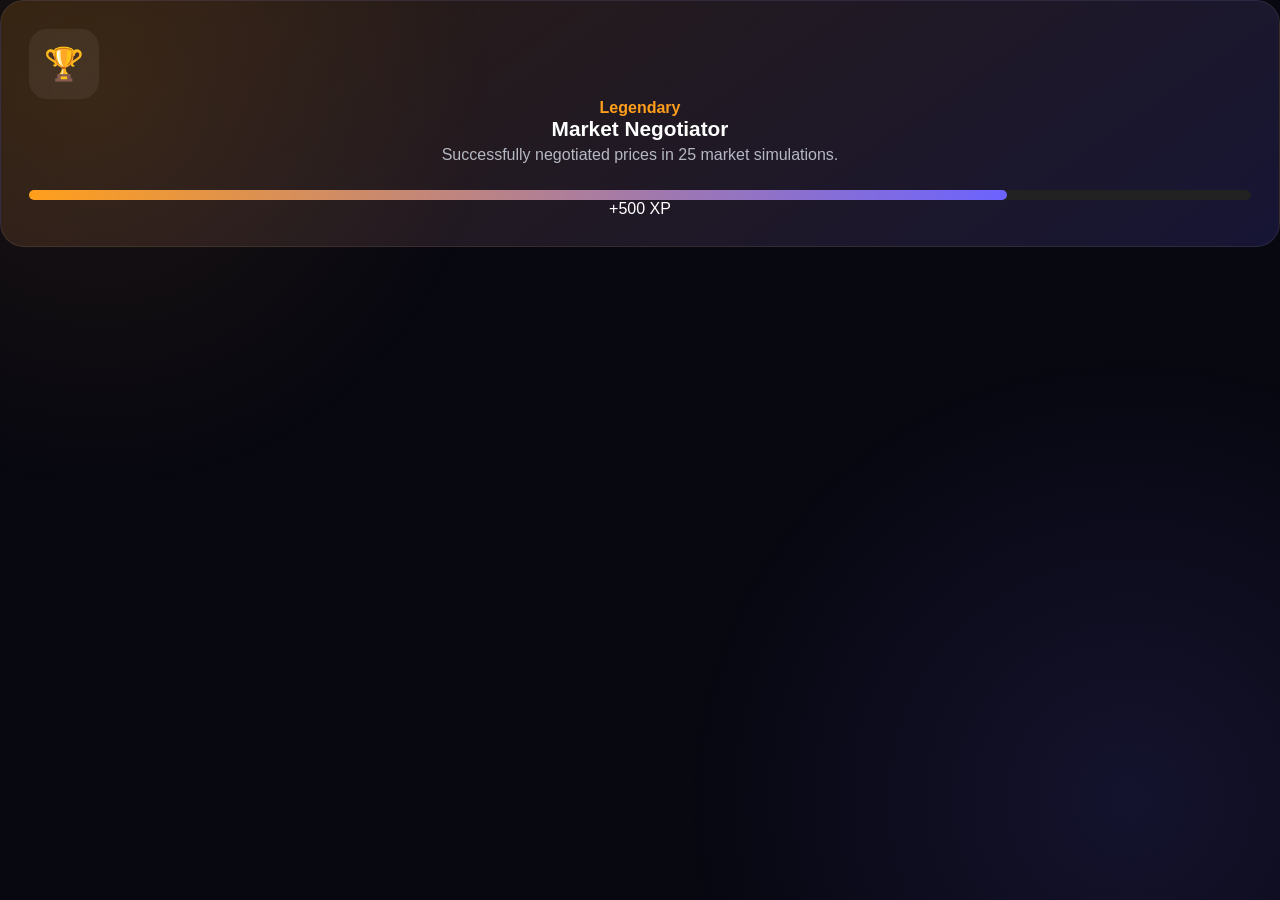
==== pages/achievements.html @ 4523cd5f "Initial commit" ====
<!DOCTYPE html>
<html lang="en">

<head>

<meta charset="UTF-8">
<meta name="viewport" content="width=device-width, initial-scale=1.0">

<title>Achievements</title>

<link rel="stylesheet" href="../css/style.css">
<link rel="stylesheet" href="../css/animations.css">
<link rel="stylesheet" href="../css/responsive.css">

</head>

<body><div class="achievement-card legendary">

    <div class="achievement-top">

        <div class="achievement-icon">
            🏆
        </div>

        <span class="rarity">
            Legendary
        </span>

    </div>

    <h3>Market Negotiator</h3>

    <p>
        Successfully negotiated prices in
        25 market simulations.
    </p>

    <div class="achievement-progress">

        <div class="progress-fill"></div>

    </div>

    <span class="xp">
        +500 XP
    </span>

</div>
---- css/style.css ----
/* ==========================================
   LTC DESIGN SYSTEM
========================================== */

:root{

    --bg:#080811;
    --surface:#11111c;
    --surface-2:#181825;

    --saffron:#ff9f1c;
    --saffron-light:#ffbf69;

    --indigo:#6c63ff;
    --indigo-light:#9089ff;

    --text:#ffffff;
    --text-soft:#b6b8c4;

    --success:#18d26e;

    --glass:rgba(255,255,255,.06);
    --glass-border:rgba(255,255,255,.12);

    --shadow:
    0 10px 30px rgba(0,0,0,.3);

    --radius-sm:12px;
    --radius-md:20px;
    --radius-lg:32px;

    --container:1300px;

    --transition:.35s ease;

}

/* ==========================================
   RESET
========================================== */

*{
    margin:0;
    padding:0;
    box-sizing:border-box;
}

html{
    scroll-behavior:smooth;
}

body{

    background:var(--bg);
    color:var(--text);

    font-family:
    'Inter',
    sans-serif;

    overflow-x:hidden;
    position:relative;
}

/* ==========================================
   NOISE TEXTURE
========================================== */

.noise{

    position:fixed;

    inset:0;

    pointer-events:none;

    opacity:.05;

    background-image:
    url("https://www.transparenttextures.com/patterns/noise-pattern-with-subtle-cross-lines.png");

    z-index:9999;
}

/* ==========================================
   CONTAINER
========================================== */

section{

    width:100%;

    padding:
    120px 8%;
}

.container{

    max-width:var(--container);
    margin:auto;
}

/* ==========================================
   CURSOR GLOW
========================================== */

.cursor-glow{

    width:350px;
    height:350px;

    border-radius:50%;

    background:
    radial-gradient(
    circle,
    rgba(255,159,28,.18),
    transparent 70%
    );

    position:fixed;

    pointer-events:none;

    left:0;
    top:0;

    transform:
    translate(-50%,-50%);

    z-index:0;
}

/* ==========================================
   TYPOGRAPHY
========================================== */

h1{

    font-size:
    clamp(3rem,8vw,6rem);

    line-height:1.05;

    font-weight:800;
}

h2{

    font-size:
    clamp(2rem,5vw,4rem);

    text-align:center;

    margin-bottom:25px;
}

h3{

    font-size:1.3rem;
    font-weight:700;
}

p{

    color:var(--text-soft);

    line-height:1.8;
}

/* ==========================================
   BUTTONS
========================================== */

button{

    border:none;
    outline:none;

    cursor:pointer;

    transition:
    var(--transition);
}

.primary-btn{

    background:
    linear-gradient(
    135deg,
    var(--saffron),
    var(--indigo)
    );

    color:white;

    padding:
    16px 30px;

    border-radius:999px;

    font-weight:700;

    box-shadow:
    0 15px 40px rgba(108,99,255,.25);
}

.primary-btn:hover{

    transform:
    translateY(-4px)
    scale(1.03);
}

.secondary-btn{

    background:transparent;

    border:
    1px solid rgba(255,255,255,.15);

    color:white;

    padding:
    16px 30px;

    border-radius:999px;
}

.secondary-btn:hover{

    background:
    rgba(255,255,255,.06);
}

.ghost-btn{

    background:none;
    color:white;
}

/* ==========================================
   NAVBAR
========================================== */

.navbar{

    position:fixed;

    top:20px;
    left:50%;

    transform:
    translateX(-50%);

    width:90%;

    max-width:1300px;

    display:flex;
    align-items:center;
    justify-content:space-between;

    padding:
    18px 28px;

    z-index:1000;

    backdrop-filter:
    blur(20px);

    background:
    rgba(10,10,18,.65);

    border:
    1px solid rgba(255,255,255,.08);

    border-radius:999px;
}

.logo{

    display:flex;
    align-items:center;
    gap:10px;

    font-weight:800;
}

.logo-icon{

    color:var(--saffron);
}

.nav-links{

    list-style:none;

    display:flex;
    gap:35px;
}

.nav-links a{

    text-decoration:none;

    color:white;

    position:relative;
}

.nav-links a::after{

    content:"";

    position:absolute;

    bottom:-6px;
    left:0;

    width:0;
    height:2px;

    background:var(--saffron);

    transition:.3s;
}

.nav-links a:hover::after{

    width:100%;
}

.nav-buttons{

    display:flex;
    gap:15px;
}

.hamburger{

    display:none;

    flex-direction:column;
    gap:5px;
}

.hamburger span{

    width:25px;
    height:2px;

    background:white;
}

/* ==========================================
   HERO
========================================== */

.hero{

    min-height:100vh;

    display:grid;

    grid-template-columns:
    1fr 1fr;

    align-items:center;

    gap:80px;
}

.hero-content{

    z-index:5;
}

.badge{

    display:inline-block;

    margin-bottom:25px;

    padding:
    10px 18px;

    border-radius:999px;

    background:
    rgba(255,159,28,.12);

    border:
    1px solid rgba(255,159,28,.3);

    color:var(--saffron);
}

.hero h1 span{

    background:
    linear-gradient(
    135deg,
    var(--saffron),
    var(--indigo-light)
    );

    -webkit-background-clip:text;
    color:transparent;
}

.hero p{

    margin:
    25px 0 40px;

    max-width:600px;

    font-size:1.15rem;
}

.hero-buttons{

    display:flex;
    gap:20px;
}

/* ==========================================
   HERO VISUAL
========================================== */

.hero-visual{

    position:relative;

    height:650px;
}

.hero-orb{

    width:450px;
    height:450px;

    border-radius:50%;

    background:
    radial-gradient(
    circle,
    rgba(108,99,255,.5),
    transparent 70%
    );

    position:absolute;

    left:50%;
    top:50%;

    transform:
    translate(-50%,-50%);
}

.floating-card{

    position:absolute;

    background:
    rgba(255,255,255,.05);

    backdrop-filter:
    blur(20px);

    border:
    1px solid rgba(255,255,255,.08);

    border-radius:24px;

    padding:
    22px;

    width:240px;

    box-shadow:
    var(--shadow);
}

.card1{
    top:80px;
    left:0;
}

.card2{
    right:0;
    top:220px;
}

.card3{
    bottom:50px;
    left:120px;
}

/* ==========================================
   TRUST SECTION
========================================== */

.trusted{

    text-align:center;
}

.marquee{

    margin-top:40px;

    overflow:hidden;
}

.marquee-track{

    display:flex;

    gap:80px;

    white-space:nowrap;

    color:var(--text-soft);

    font-size:1.3rem;
}

/* ==========================================
   FEATURES
========================================== */

.feature-grid{

    display:grid;

    grid-template-columns:
    repeat(3,1fr);

    gap:30px;

    margin-top:60px;
}

.feature-card{

    padding:40px;

    background:
    var(--glass);

    border:
    1px solid var(--glass-border);

    border-radius:28px;

    transition:.35s;
}

.feature-card:hover{

    transform:
    translateY(-10px);

    border-color:
    rgba(255,159,28,.4);
}

/* ==========================================
   MISSIONS
========================================== */

.mission-grid{

    display:grid;

    grid-template-columns:
    repeat(3,1fr);

    gap:30px;

    margin-top:60px;
}

.mission-card{

    padding:35px;

    border-radius:28px;

    background:
    linear-gradient(
    145deg,
    rgba(255,159,28,.08),
    rgba(108,99,255,.08)
    );

    border:
    1px solid rgba(255,255,255,.08);
}

/* ==========================================
   TIMELINE
========================================== */

.timeline-wrapper{

    display:flex;

    justify-content:center;

    gap:30px;

    flex-wrap:wrap;

    margin-top:60px;
}

.timeline-item{

    padding:
    18px 28px;

    border-radius:999px;

    background:
    rgba(255,255,255,.05);

    border:
    1px solid rgba(255,255,255,.08);
}

/* ==========================================
   COMMUNITY
========================================== */

.community{

    text-align:center;
}

.community p{

    max-width:700px;

    margin:
    auto auto 40px;
}

/* ==========================================
   PRICING
========================================== */

.pricing-grid{

    display:grid;

    grid-template-columns:
    repeat(3,1fr);

    gap:30px;

    margin-top:60px;
}

.price-card{

    text-align:center;

    padding:50px 35px;

    border-radius:32px;

    background:
    rgba(255,255,255,.04);

    border:
    1px solid rgba(255,255,255,.08);
}

.price-card h1{

    font-size:4rem;

    margin:20px 0;
}

.price-card button{

    margin-top:25px;

    width:100%;

    padding:16px;

    border-radius:16px;

    background:
    var(--indigo);

    color:white;
}

.featured{

    border:
    2px solid var(--saffron);

    transform:
    scale(1.05);
}

/* ==========================================
   CTA
========================================== */

.final-cta{

    text-align:center;
}

/* ==========================================
   FOOTER
========================================== */

footer{

    padding:80px 8%;

    border-top:
    1px solid rgba(255,255,255,.08);

    text-align:center;
}

.footer-links{

    display:flex;
    justify-content:center;
    gap:25px;

    margin:
    25px 0;
}

.footer-links a{

    text-decoration:none;
    color:var(--text-soft);
}
.active{
    opacity:1 !important;
}

.nav-links a.active{
    color:var(--saffron);
}
/* ==========================================
   AUTH PAGES
========================================== */

.auth-container{

    min-height:100vh;

    display:grid;

    grid-template-columns:
    1fr 1fr;
}

.auth-left{

    position:relative;

    overflow:hidden;

    display:flex;

    justify-content:center;
    align-items:center;

    padding:80px;
}

.auth-brand{

    max-width:500px;

    z-index:5;
}

.auth-brand h1{

    margin-bottom:20px;
}

.auth-orb{

    position:absolute;

    width:500px;
    height:500px;

    border-radius:50%;

    background:
    radial-gradient(
    circle,
    rgba(255,159,28,.35),
    transparent 70%
    );

    animation:
    pulseOrb 8s infinite;
}

.auth-right{

    display:flex;

    justify-content:center;
    align-items:center;

    padding:40px;
}

.auth-card{

    width:100%;

    max-width:500px;

    padding:50px;

    background:
    rgba(255,255,255,.05);

    backdrop-filter:
    blur(20px);

    border:
    1px solid rgba(255,255,255,.08);

    border-radius:32px;
}

.auth-card h2{

    text-align:left;
}

.auth-card p{

    margin-bottom:30px;
}

.auth-card form{

    display:flex;

    flex-direction:column;

    gap:18px;
}

.auth-card input{

    width:100%;

    padding:18px;

    border:none;

    outline:none;

    border-radius:16px;

    background:
    rgba(255,255,255,.06);

    color:white;
}

.auth-card input::placeholder{

    color:#b6b8c4;
}

.auth-card button{

    margin-top:10px;
}

.divider{

    text-align:center;

    margin:30px 0;

    color:#9ca3af;
}

.social-auth{

    display:flex;

    gap:15px;
}

.social-btn{

    flex:1;

    padding:16px;

    border-radius:14px;

    background:
    rgba(255,255,255,.06);

    color:white;

    border:
    1px solid rgba(255,255,255,.08);
}

.auth-footer{

    text-align:center;

    margin-top:30px;
}

.auth-footer a{

    color:var(--saffron);

    text-decoration:none;
}
.otp-inputs{

display:flex;
gap:12px;
margin:30px 0;
}

.otp-inputs input{

width:60px;
height:60px;

text-align:center;

font-size:1.4rem;

border-radius:12px;

background:
rgba(255,255,255,.05);

color:white;

border:none;
}
/* =====================================
   DASHBOARD
===================================== */

.dashboard{

display:grid;
grid-template-columns:280px 1fr;

min-height:100vh;
}

/* SIDEBAR */

.sidebar{

padding:30px;

border-right:
1px solid rgba(255,255,255,.08);

background:
rgba(255,255,255,.02);
}

.sidebar-logo{

margin-bottom:50px;
}

.sidebar nav{

display:flex;
flex-direction:column;
gap:15px;
}

.sidebar nav a{

text-decoration:none;

padding:15px 20px;

border-radius:14px;

color:white;
}

.sidebar nav a:hover,
.active-link{

background:
rgba(255,255,255,.06);
}

/* MAIN */

.dashboard-main{

padding:40px;
}

.topbar{

display:flex;

justify-content:space-between;
align-items:center;

margin-bottom:40px;
}

.profile-chip{

width:50px;
height:50px;

border-radius:50%;

display:flex;
align-items:center;
justify-content:center;

background:
linear-gradient(
135deg,
var(--saffron),
var(--indigo)
);

font-weight:700;
}

/* STATS */

.stats-grid{

display:grid;

grid-template-columns:
repeat(4,1fr);

gap:20px;
}

.stat-card{

padding:25px;

background:
rgba(255,255,255,.04);

border:
1px solid rgba(255,255,255,.08);

border-radius:24px;
}

/* MISSION */

.mission-banner{

display:flex;

justify-content:space-between;
align-items:center;

padding:40px;

border-radius:30px;

background:
linear-gradient(
135deg,
rgba(255,159,28,.15),
rgba(108,99,255,.15)
);
}

.mission-tag{

display:inline-block;

padding:8px 14px;

border-radius:999px;

background:
rgba(255,255,255,.1);

font-size:.8rem;

margin-bottom:15px;
}

/* LANGUAGE */

.language-grid{

display:grid;

grid-template-columns:
repeat(3,1fr);

gap:20px;
}

.language-card{

padding:25px;

border-radius:24px;

background:
rgba(255,255,255,.04);
}

.progress-bar{

height:12px;

background:
rgba(255,255,255,.08);

border-radius:999px;

margin:15px 0;
}

.progress-bar div{

height:100%;

border-radius:999px;

background:
linear-gradient(
90deg,
var(--saffron),
var(--indigo)
);
}

/* CHAOS */

.chaos-grid{

display:grid;

grid-template-columns:
repeat(3,1fr);

gap:20px;
}

.chaos-card{

padding:30px;

border-radius:24px;

background:
rgba(255,255,255,.04);

border:
1px solid rgba(255,255,255,.08);
}

/* AI TUTOR */

.ai-tutor{

padding:40px;

display:flex;

justify-content:space-between;
align-items:center;

border-radius:30px;

background:
rgba(255,255,255,.05);
}

/* ACHIEVEMENTS */

.achievement-grid{

display:grid;

grid-template-columns:
repeat(4,1fr);

gap:20px;
}

.achievement-card{

padding:25px;

text-align:center;

border-radius:24px;

background:
rgba(255,255,255,.04);
}
/* =====================================
   SIMULATION UI
===================================== */

.simulation-layout{

display:grid;

grid-template-columns:
280px 1fr 280px;

min-height:100vh;
}

/* LEFT */

.mission-sidebar{

padding:25px;

border-right:
1px solid rgba(255,255,255,.08);

background:
rgba(255,255,255,.03);
}

.objective-list{

margin-top:30px;

display:flex;
flex-direction:column;
gap:15px;
}

.objective{

padding:14px;

border-radius:14px;

background:
rgba(255,255,255,.04);
}

.completed{

border-left:
4px solid #18d26e;
}

.xp-card{

margin-top:40px;

padding:25px;

border-radius:24px;

background:
linear-gradient(
135deg,
rgba(255,159,28,.15),
rgba(108,99,255,.15)
);
}

/* CENTER */

.simulation-main{

padding:30px;

display:flex;

flex-direction:column;
}

.scene-header{

display:flex;

justify-content:space-between;
align-items:center;
}

.scene-status{

padding:10px 18px;

border-radius:999px;

background:
rgba(255,255,255,.08);
}

.chat-area{

flex:1;

margin:30px 0;

display:flex;
flex-direction:column;
gap:20px;
}

.npc-message,
.user-message{

max-width:70%;

padding:18px 22px;

border-radius:20px;
}

.npc-message{

background:
rgba(255,255,255,.05);

align-self:flex-start;
}

.user-message{

background:
linear-gradient(
135deg,
var(--saffron),
var(--indigo)
);

align-self:flex-end;
}

.hint-panel{

padding:18px;

margin-bottom:20px;

border-radius:18px;

background:
rgba(255,255,255,.05);
}

.chat-input{

display:flex;

gap:15px;
}

.chat-input input{

flex:1;

padding:18px;

border:none;

outline:none;

border-radius:16px;

background:
rgba(255,255,255,.05);

color:white;
}

.voice-btn{

width:60px;
height:60px;

border-radius:50%;

background:
rgba(255,255,255,.08);

color:white;
}

/* RIGHT */

.simulation-insights{

padding:25px;

border-left:
1px solid rgba(255,255,255,.08);

background:
rgba(255,255,255,.03);

display:flex;
flex-direction:column;
gap:20px;
}

.insight-card{

padding:25px;

border-radius:24px;

background:
rgba(255,255,255,.04);
}
.nav-link-btn{

display:inline-flex;

align-items:center;
justify-content:center;

text-decoration:none;

color:white;
}
.achievement-card{

    background:#11111c;

    border:1px solid rgba(255,255,255,.08);

    padding:28px;

    border-radius:24px;

    position:relative;

    overflow:hidden;

    transition:.35s;
}

.achievement-card:hover{

    transform:translateY(-10px);

    border-color:#ff9f1c;
}

.legendary{

    background:
    linear-gradient(
    145deg,
    rgba(255,159,28,.15),
    rgba(108,99,255,.15)
    );
}

.achievement-icon{

    width:70px;
    height:70px;

    display:flex;
    align-items:center;
    justify-content:center;

    border-radius:18px;

    font-size:2rem;

    background:
    rgba(255,255,255,.06);
}

.rarity{

    color:#ff9f1c;
    font-weight:700;
}

.achievement-progress{

    margin-top:20px;

    height:10px;

    background:#222;

    border-radius:999px;
}

.progress-fill{

    width:80%;

    height:100%;

    border-radius:999px;

    background:
    linear-gradient(
    90deg,
    #ff9f1c,
    #6c63ff
    );
}
.achievement-card{

    background:#11111c;

    border:1px solid rgba(255,255,255,.08);

    padding:28px;

    border-radius:24px;

    position:relative;

    overflow:hidden;

    transition:.35s;
}

.achievement-card:hover{

    transform:translateY(-10px);

    border-color:#ff9f1c;
}

.legendary{

    background:
    linear-gradient(
    145deg,
    rgba(255,159,28,.15),
    rgba(108,99,255,.15)
    );
}

.achievement-icon{

    width:70px;
    height:70px;

    display:flex;
    align-items:center;
    justify-content:center;

    border-radius:18px;

    font-size:2rem;

    background:
    rgba(255,255,255,.06);
}

.rarity{

    color:#ff9f1c;
    font-weight:700;
}

.achievement-progress{

    margin-top:20px;

    height:10px;

    background:#222;

    border-radius:999px;
}

.progress-fill{

    width:80%;

    height:100%;

    border-radius:999px;

    background:
    linear-gradient(
    90deg,
    #ff9f1c,
    #6c63ff
    );
}
---- css/animations.css ----
/* ==========================================
   GLOBAL TRANSITIONS
========================================== */

*{
    transition:
    transform .35s ease,
    background .35s ease,
    border-color .35s ease,
    opacity .35s ease;
}

/* ==========================================
   FLOATING HERO CARDS
========================================== */

.card1{
    animation:
    floatOne 7s ease-in-out infinite;
}

.card2{
    animation:
    floatTwo 8s ease-in-out infinite;
}

.card3{
    animation:
    floatThree 6s ease-in-out infinite;
}

@keyframes floatOne{

    0%{
        transform:
        translateY(0px)
        rotate(0deg);
    }

    50%{
        transform:
        translateY(-25px)
        rotate(2deg);
    }

    100%{
        transform:
        translateY(0px)
        rotate(0deg);
    }
}

@keyframes floatTwo{

    0%{
        transform:
        translateY(0px)
        rotate(0deg);
    }

    50%{
        transform:
        translateY(-20px)
        rotate(-2deg);
    }

    100%{
        transform:
        translateY(0px)
        rotate(0deg);
    }
}

@keyframes floatThree{

    0%{
        transform:
        translateY(0px);
    }

    50%{
        transform:
        translateY(-30px);
    }

    100%{
        transform:
        translateY(0px);
    }
}

/* ==========================================
   HERO ORB BREATHING
========================================== */

.hero-orb{

    animation:
    pulseOrb 8s ease-in-out infinite;
}

@keyframes pulseOrb{

    0%{

        transform:
        translate(-50%,-50%)
        scale(1);

        opacity:.7;
    }

    50%{

        transform:
        translate(-50%,-50%)
        scale(1.15);

        opacity:1;
    }

    100%{

        transform:
        translate(-50%,-50%)
        scale(1);

        opacity:.7;
    }
}

/* ==========================================
   HERO TITLE GLOW
========================================== */

.hero h1 span{

    animation:
    textGlow 4s ease-in-out infinite;
}

@keyframes textGlow{

    0%{

        filter:
        drop-shadow(0 0 10px rgba(255,159,28,.3));
    }

    50%{

        filter:
        drop-shadow(0 0 25px rgba(108,99,255,.6));
    }

    100%{

        filter:
        drop-shadow(0 0 10px rgba(255,159,28,.3));
    }
}

/* ==========================================
   BUTTON SHIMMER
========================================== */

.primary-btn{

    position:relative;
    overflow:hidden;
}

.primary-btn::before{

    content:"";

    position:absolute;

    top:0;
    left:-120%;

    width:60%;
    height:100%;

    background:
    linear-gradient(
    90deg,
    transparent,
    rgba(255,255,255,.4),
    transparent
    );

    transform:
    skewX(-25deg);
}

.primary-btn:hover::before{

    animation:
    shimmer .8s linear;
}

@keyframes shimmer{

    from{
        left:-120%;
    }

    to{
        left:160%;
    }
}

/* ==========================================
   MAGNETIC CARD FEEL
========================================== */

.feature-card,
.mission-card,
.price-card{

    transform-style:
    preserve-3d;
}

.feature-card:hover,
.mission-card:hover,
.price-card:hover{

    transform:
    translateY(-12px)
    scale(1.02);

    box-shadow:
    0 20px 50px rgba(0,0,0,.35);
}

/* ==========================================
   GLASS HIGHLIGHT SWEEP
========================================== */

.feature-card,
.mission-card{

    position:relative;
    overflow:hidden;
}

.feature-card::before,
.mission-card::before{

    content:"";

    position:absolute;

    top:0;
    left:-150%;

    width:80px;
    height:100%;

    background:
    linear-gradient(
    90deg,
    transparent,
    rgba(255,255,255,.08),
    transparent
    );

    transform:
    skewX(-25deg);
}

.feature-card:hover::before,
.mission-card:hover::before{

    animation:
    sweep 1s linear;
}

@keyframes sweep{

    from{
        left:-150%;
    }

    to{
        left:180%;
    }
}

/* ==========================================
   MARQUEE
========================================== */

.marquee-track{

    animation:
    marqueeMove 25s linear infinite;
}

@keyframes marqueeMove{

    from{
        transform:
        translateX(0);
    }

    to{
        transform:
        translateX(-50%);
    }
}

/* ==========================================
   SECTION FADE IN
========================================== */

.reveal{

    opacity:0;

    transform:
    translateY(70px);

    transition:
    1s ease;
}

.reveal.active{

    opacity:1;

    transform:
    translateY(0);
}

/* ==========================================
   SCALE REVEAL
========================================== */

.scale-reveal{

    opacity:0;

    transform:
    scale(.8);

    transition:
    .9s ease;
}

.scale-reveal.active{

    opacity:1;

    transform:
    scale(1);
}

/* ==========================================
   ROTATE REVEAL
========================================== */

.rotate-reveal{

    opacity:0;

    transform:
    rotate(8deg)
    translateY(60px);

    transition:
    .9s ease;
}

.rotate-reveal.active{

    opacity:1;

    transform:
    rotate(0)
    translateY(0);
}

/* ==========================================
   PRICING CARD FLOAT
========================================== */

.featured{

    animation:
    featuredFloat 5s ease-in-out infinite;
}

@keyframes featuredFloat{

    0%{
        transform:
        translateY(0)
        scale(1.05);
    }

    50%{
        transform:
        translateY(-15px)
        scale(1.05);
    }

    100%{
        transform:
        translateY(0)
        scale(1.05);
    }
}

/* ==========================================
   CTA BUTTON PULSE
========================================== */

.final-cta .primary-btn{

    animation:
    pulseButton 2.5s infinite;
}

@keyframes pulseButton{

    0%{

        box-shadow:
        0 0 0 0 rgba(255,159,28,.5);
    }

    70%{

        box-shadow:
        0 0 0 25px rgba(255,159,28,0);
    }

    100%{

        box-shadow:
        0 0 0 0 rgba(255,159,28,0);
    }
}

/* ==========================================
   NAVBAR APPEAR
========================================== */

.navbar{

    animation:
    navDrop .8s ease;
}

@keyframes navDrop{

    from{

        opacity:0;

        transform:
        translateX(-50%)
        translateY(-40px);
    }

    to{

        opacity:1;

        transform:
        translateX(-50%)
        translateY(0);
    }
}

/* ==========================================
   BACKGROUND GRADIENT MOTION
========================================== */

body::before{

    content:"";

    position:fixed;

    width:800px;
    height:800px;

    top:-300px;
    left:-300px;

    border-radius:50%;

    background:
    radial-gradient(
    circle,
    rgba(255,159,28,.08),
    transparent 70%
    );

    animation:
    driftOne 20s linear infinite;

    pointer-events:none;
}

body::after{

    content:"";

    position:fixed;

    width:900px;
    height:900px;

    bottom:-350px;
    right:-300px;

    border-radius:50%;

    background:
    radial-gradient(
    circle,
    rgba(108,99,255,.12),
    transparent 70%
    );

    animation:
    driftTwo 25s linear infinite;

    pointer-events:none;
}

@keyframes driftOne{

    0%{
        transform:
        translate(0,0);
    }

    50%{
        transform:
        translate(100px,80px);
    }

    100%{
        transform:
        translate(0,0);
    }
}

@keyframes driftTwo{

    0%{
        transform:
        translate(0,0);
    }

    50%{
        transform:
        translate(-120px,-90px);
    }

    100%{
        transform:
        translate(0,0);
    }
}
---- css/responsive.css ----
/* ==========================================
   LARGE LAPTOPS
========================================== */

@media (max-width: 1400px){

    .hero{
        gap:60px;
    }

    .hero-visual{
        height:600px;
    }

    .hero-orb{
        width:400px;
        height:400px;
    }

}

/* ==========================================
   TABLETS
========================================== */

@media (max-width: 1100px){

    section{
        padding:100px 6%;
    }

    .hero{

        grid-template-columns:1fr;

        text-align:center;

        min-height:auto;

        padding-top:180px;
    }

    .hero-content{

        display:flex;
        flex-direction:column;
        align-items:center;
    }

    .hero p{
        max-width:700px;
    }

    .hero-buttons{
        justify-content:center;
        flex-wrap:wrap;
    }

    .hero-visual{

        height:500px;
        width:100%;
    }

    .feature-grid{

        grid-template-columns:
        repeat(2,1fr);
    }

    .mission-grid{

        grid-template-columns:
        repeat(2,1fr);
    }

    .pricing-grid{

        grid-template-columns:1fr;
        max-width:650px;
        margin:auto;
        gap:25px;
    }

    .featured{
        transform:none;
    }

}

/* ==========================================
   MOBILE NAVIGATION
========================================== */

@media (max-width: 900px){

    .nav-links,
    .nav-buttons{
        display:none;
    }

    .hamburger{
        display:flex;
        cursor:pointer;
    }

    .navbar{

        width:95%;

        padding:
        18px 22px;
    }

}

/* ==========================================
   MOBILE
========================================== */

@media (max-width: 768px){

    section{

        padding:
        80px 5%;
    }

    h1{

        font-size:
        clamp(2.8rem,10vw,4rem);
    }

    h2{

        font-size:
        clamp(2rem,7vw,3rem);
    }

    .hero{

        padding-top:140px;
    }

    .hero-buttons{

        width:100%;

        flex-direction:column;
    }

    .hero-buttons button{

        width:100%;
    }

    .hero-visual{

        height:420px;
    }

    .hero-orb{

        width:280px;
        height:280px;
    }

    .floating-card{

        width:180px;

        padding:18px;

        font-size:.9rem;
    }

    .card1{
        top:30px;
        left:0;
    }

    .card2{
        right:0;
        top:150px;
    }

    .card3{
        left:50px;
        bottom:30px;
    }

    .feature-grid{

        grid-template-columns:1fr;
    }

    .mission-grid{

        grid-template-columns:1fr;
    }

    .timeline-wrapper{

        flex-direction:column;
        align-items:center;
    }

    .timeline-item{

        width:100%;
        max-width:320px;

        text-align:center;
    }

    .footer-links{

        flex-direction:column;
        gap:15px;
    }

}

/* ==========================================
   SMALL PHONES
========================================== */

@media (max-width: 540px){

    .navbar{

        top:12px;

        border-radius:24px;
    }

    .logo{

        font-size:.95rem;
    }

    .badge{

        font-size:.8rem;

        padding:
        8px 14px;
    }

    .hero p{

        font-size:1rem;
    }

    .floating-card{

        width:150px;

        font-size:.8rem;
    }

    .hero-visual{

        height:350px;
    }

    .price-card{

        padding:
        35px 20px;
    }

    .price-card h1{

        font-size:3rem;
    }

    .community p{

        font-size:.95rem;
    }

}

/* ==========================================
   EXTRA SMALL DEVICES
========================================== */

@media (max-width: 380px){

    h1{

        font-size:2.4rem;
    }

    h2{

        font-size:1.8rem;
    }

    .primary-btn,
    .secondary-btn{

        padding:
        14px 18px;

        font-size:.9rem;
    }

    .floating-card{

        width:130px;

        padding:12px;

        font-size:.75rem;
    }

}

/* ==========================================
   LANDSCAPE PHONES
========================================== */

@media (max-height: 500px)
and (orientation: landscape){

    .hero{

        min-height:auto;
        padding-top:120px;
    }

    .hero-visual{

        display:none;
    }

}

/* ==========================================
   MOBILE MENU PANEL
========================================== */

.mobile-menu{

    position:fixed;

    top:0;
    right:-100%;

    width:100%;
    height:100vh;

    background:
    rgba(8,8,17,.97);

    backdrop-filter:
    blur(30px);

    z-index:9999;

    display:flex;
    flex-direction:column;
    justify-content:center;
    align-items:center;

    gap:30px;

    transition:.45s ease;
}

.mobile-menu.active{

    right:0;
}

.mobile-menu a{

    color:white;

    text-decoration:none;

    font-size:1.4rem;

    font-weight:600;
}

.mobile-menu .primary-btn{

    margin-top:20px;
}

/* ==========================================
   MOBILE SAFE SPACING
========================================== */

html,
body{

    overflow-x:hidden;
}

img,
video,
canvas{

    max-width:100%;
    height:auto;
}

.feature-card,
.mission-card,
.price-card{

    min-width:0;
}

/* ==========================================
   TOUCH DEVICES
========================================== */

@media (hover:none){

    .feature-card:hover,
    .mission-card:hover,
    .price-card:hover{

        transform:none;
    }

    .primary-btn:hover{

        transform:none;
    }

}
@media(max-width:900px){

    .auth-container{

        grid-template-columns:1fr;
    }

    .auth-left{

        display:none;
    }

    .auth-right{

        min-height:100vh;
    }

}
@media(max-width:1100px){

.dashboard{

grid-template-columns:1fr;
}

.sidebar{

display:none;
}

.stats-grid,
.language-grid,
.chaos-grid,
.achievement-grid{

grid-template-columns:
repeat(2,1fr);
}

}

@media(max-width:768px){

.dashboard-main{

padding:20px;
}

.topbar{

flex-direction:column;
align-items:flex-start;
gap:20px;
}

.stats-grid,
.language-grid,
.chaos-grid,
.achievement-grid{

grid-template-columns:1fr;
}

.mission-banner,
.ai-tutor{

flex-direction:column;
gap:25px;
align-items:flex-start;
}

}
@media(max-width:1200px){

.simulation-layout{

grid-template-columns:
1fr;
}

.mission-sidebar,
.simulation-insights{

display:none;
}

}

@media(max-width:768px){

.chat-input{

flex-wrap:wrap;
}

.chat-input input{

width:100%;
}

.npc-message,
.user-message{

max-width:90%;
}

}
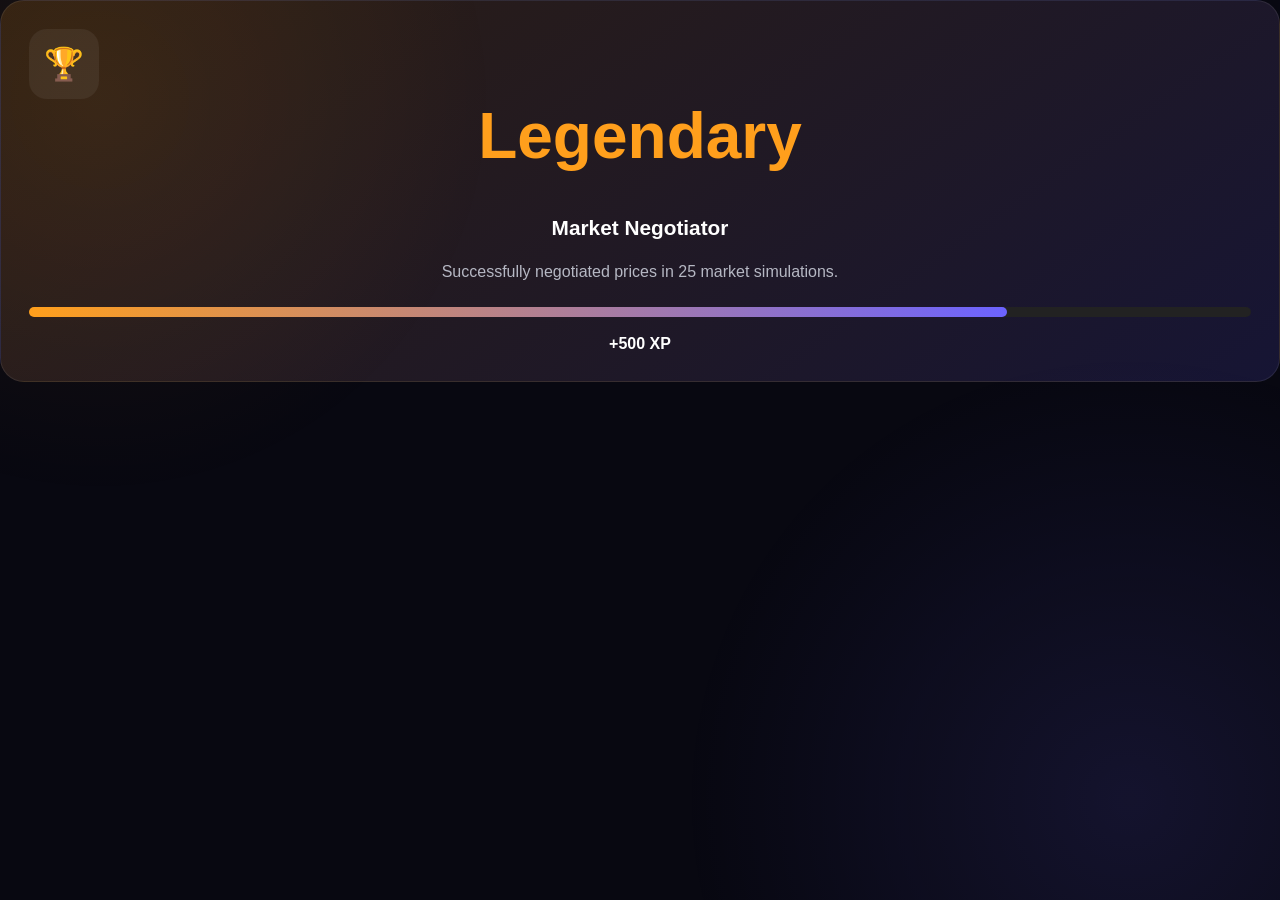
==== commit ed7eea96: "updatind visuals" ====
--- a/pages/achievements.html
+++ b/pages/achievements.html
@@ -24,13 +24,13 @@
         </div>
 
         <span class="rarity">
-            Legendary
+           <h2> Legendary </h2>
         </span>
 
     </div>
-
+    <br>
     <h3>Market Negotiator</h3>
-
+    </br>
     <p>
         Successfully negotiated prices in
         25 market simulations.
@@ -43,7 +43,9 @@
     </div>
 
     <span class="xp">
-        +500 XP
+        <b>
+       <br> +500 XP </br>
+        </b>
     </span>
 
 </div>
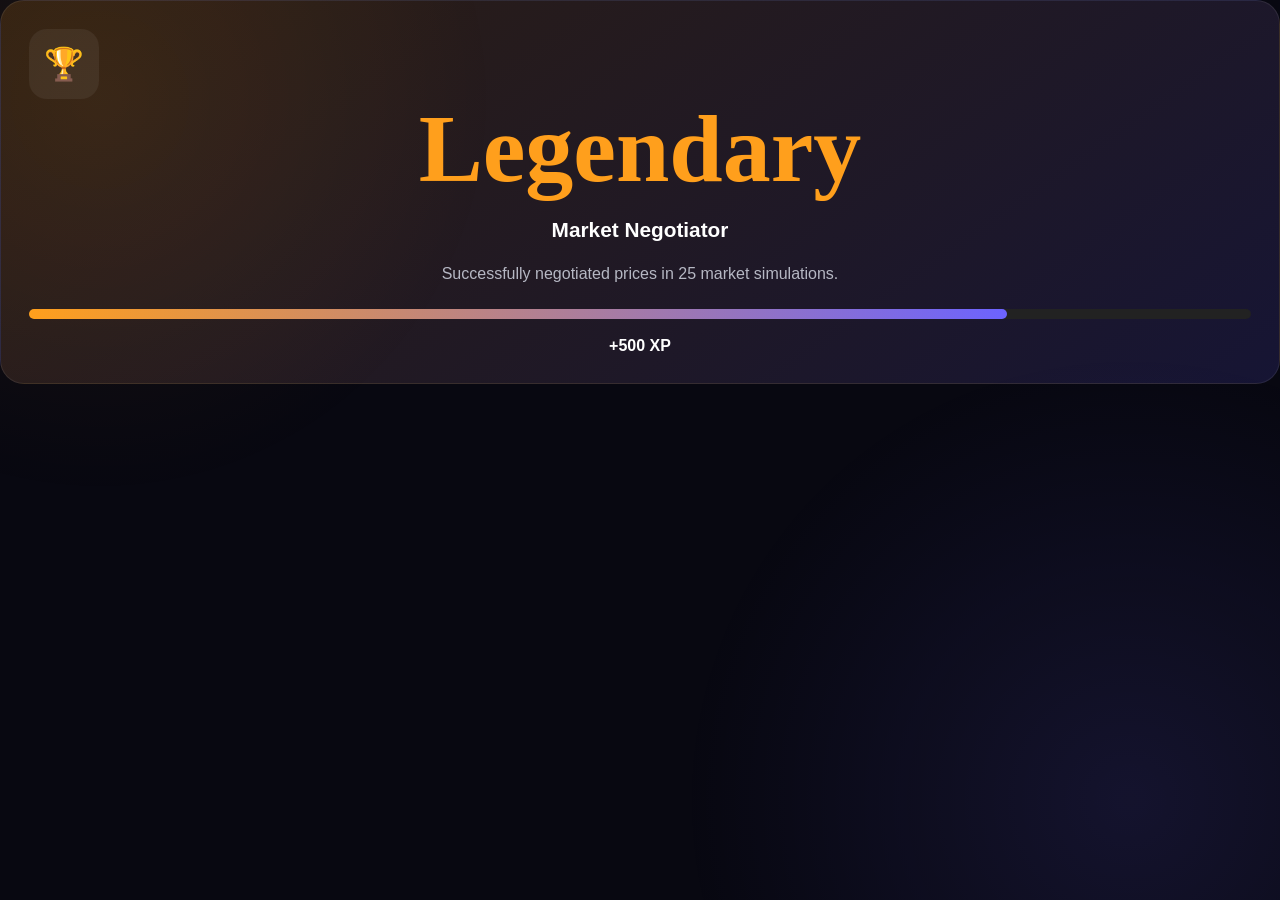
==== commit ba0679b1: "Update achievements.html" ====
--- a/pages/achievements.html
+++ b/pages/achievements.html
@@ -23,8 +23,8 @@
             🏆
         </div>
 
-        <span class="rarity">
-           <h2> Legendary </h2>
+        <span class="rarity" style = "font-family: Baguet Script">
+           <h1><b> Legendary </b></h1>
         </span>
 
     </div>
@@ -48,4 +48,4 @@
         </b>
     </span>
 
-</div>+</div>
